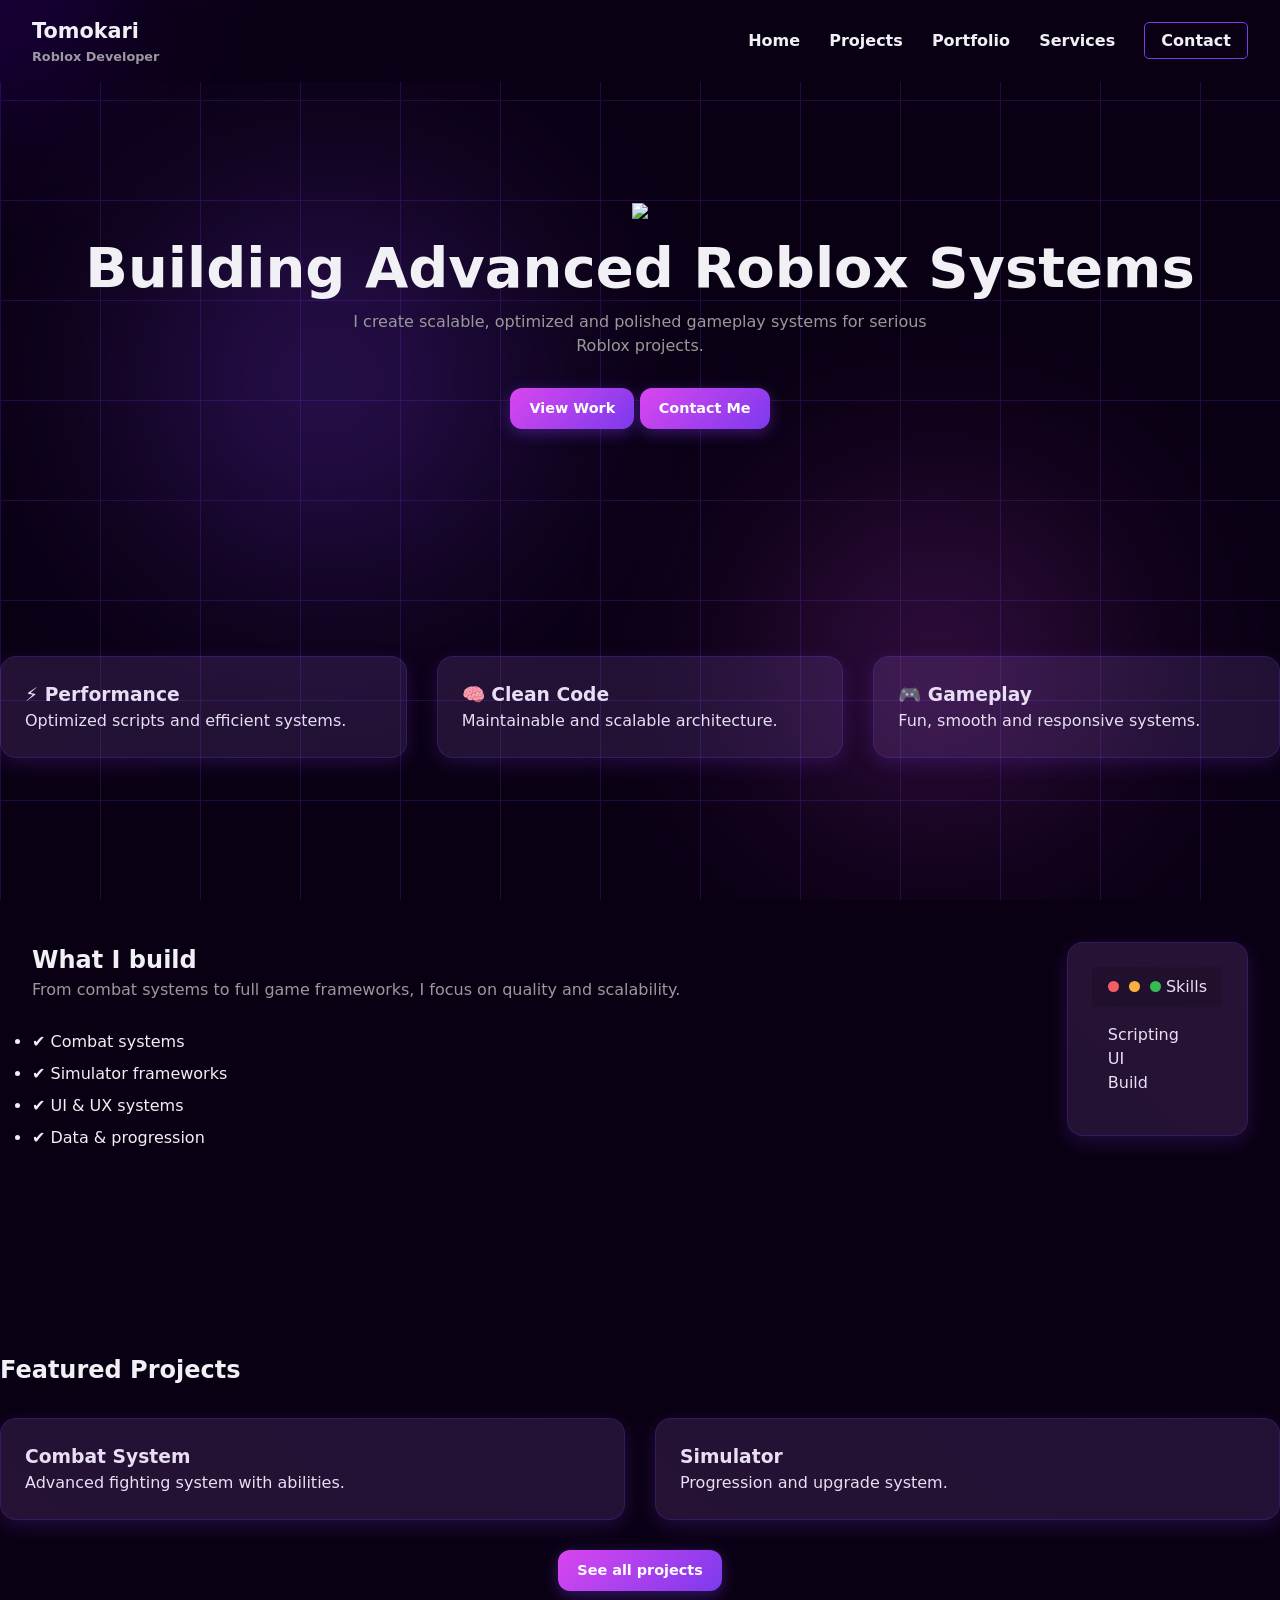
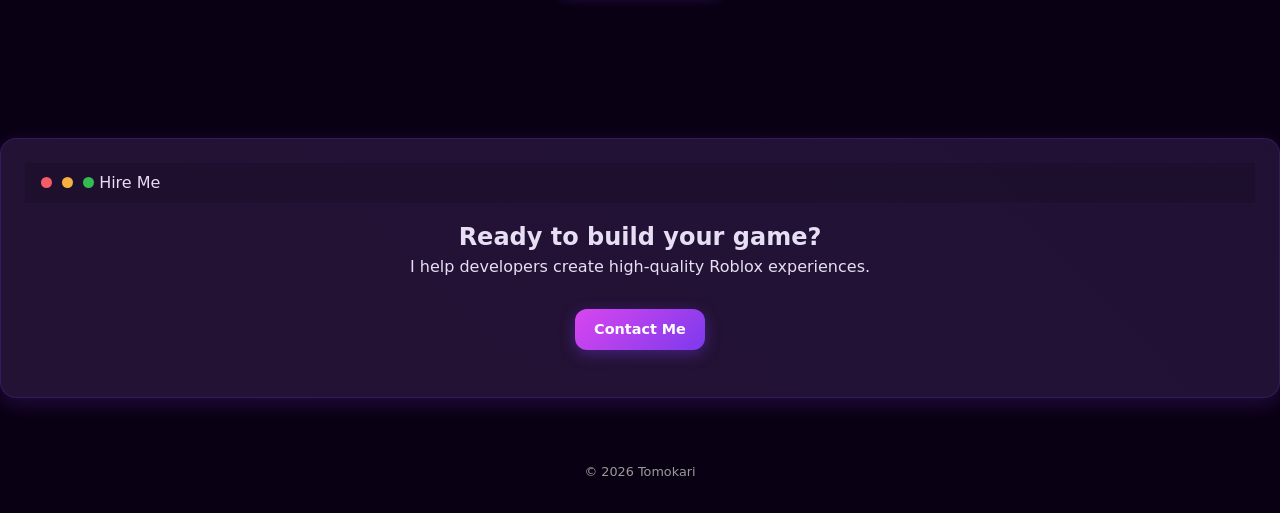
==== index.html @ 9d660bf7 "Rename INDEX.HTML to index.html" ====
<!doctype html>
<html lang="fr">
<head>
<meta charset="UTF-8">
<meta name="viewport" content="width=device-width, initial-scale=1.0">
<title>Tomokari — Roblox Developer</title>
<link rel="stylesheet" href="style.css">
</head>

<body>

<div class="cursor"></div>

<!-- BG -->
<div class="bg">
  <div class="bg__grid"></div>
  <div class="bg__orb bg__orb--a"></div>
  <div class="bg__orb bg__orb--b"></div>
</div>

<!-- NAV -->
<header class="topbar">
<div class="container topbar__inner">

<a class="brand" href="index.html">
<span class="brand__name">Tomokari</span>
<span class="brand__role">Roblox Developer</span>
</a>

<nav class="nav">
<a href="index.html">Home</a>
<a href="projects.html">Projects</a>
<a href="portfolio.html">Portfolio</a>
<a href="services.html">Services</a>
<a class="nav__cta" href="contact.html">Contact</a>
</nav>

</div>
</header>

<main class="container">

<!-- HERO FULL WIDTH -->
<section style="padding:120px 0;text-align:center;" data-reveal>

<div>
  <img src="https://tr.rbxcdn.com/30DAY-AvatarHeadshot-5AAC1B991857DDFECC4F44A1DD3EBA41-Png/150/150/AvatarHeadshot/Webp/noFilter">
</div>

<h1 style="font-size:3.5rem;font-weight:900;">
Building Advanced Roblox Systems
</h1>

<p class="hero__lead" style="max-width:600px;margin:auto;">
I create scalable, optimized and polished gameplay systems for serious Roblox projects.
</p>

<div style="margin-top:30px;">
<a class="btn btn--primary" href="projects.html">View Work</a>
<a class="btn" href="contact.html">Contact Me</a>
</div>

</section>

<!-- FEATURE STRIP (DIFFÉRENT DU RESTE) -->
<section style="margin-top:100px;" class="section">

<div style="display:grid;grid-template-columns:repeat(3,1fr);gap:30px;">

<div class="card">
<h3>⚡ Performance</h3>
<p>Optimized scripts and efficient systems.</p>
</div>

<div class="card">
<h3>🧠 Clean Code</h3>
<p>Maintainable and scalable architecture.</p>
</div>

<div class="card">
<h3>🎮 Gameplay</h3>
<p>Fun, smooth and responsive systems.</p>
</div>

</div>

</section>

<!-- SPLIT SECTION -->
<section style="margin-top:120px;" class="hero">

<div class="hero__left">

<h2 class="h2">What I build</h2>

<p class="hero__lead">
From combat systems to full game frameworks, I focus on quality and scalability.
</p>

<ul style="margin-top:20px;line-height:2;">
<li>✔ Combat systems</li>
<li>✔ Simulator frameworks</li>
<li>✔ UI & UX systems</li>
<li>✔ Data & progression</li>
</ul>

</div>

<div class="hero__right">

<div class="window card">
<div class="window__head">
<div class="dots">
<span class="dot dot--r"></span>
<span class="dot dot--y"></span>
<span class="dot dot--g"></span>
</div>
<div class="window__label">Skills</div>
</div>

<div class="window__body">

<div class="meter">
<div class="meter__k">Scripting</div>
<div class="meter__bar"><span style="--w:90%"></span></div>
</div>

<div class="meter">
<div class="meter__k">UI</div>
<div class="meter__bar"><span style="--w:80%"></span></div>
</div>

<div class="meter">
<div class="meter__k">Build</div>
<div class="meter__bar"><span style="--w:75%"></span></div>
</div>

</div>

</div>

</div>

</section>

<!-- PROJECT PREVIEW (GRID DIFFÉRENT) -->
<section style="margin-top:120px;" class="section">

<h2 class="h2" data-reveal>Featured Projects</h2>

<div style="display:grid;grid-template-columns:1fr 1fr;gap:30px;margin-top:30px;">

<div class="card">
<h3>Combat System</h3>
<p>Advanced fighting system with abilities.</p>
</div>

<div class="card">
<h3>Simulator</h3>
<p>Progression and upgrade system.</p>
</div>

</div>

<div style="margin-top:30px;text-align:center;">
<a class="btn" href="projects.html">See all projects</a>
</div>

</section>

<!-- BIG CTA -->
<section style="margin-top:140px;" class="section">

<div class="window card" style="text-align:center;">

<div class="window__head">
<div class="dots">
<span class="dot dot--r"></span>
<span class="dot dot--y"></span>
<span class="dot dot--g"></span>
</div>
<div class="window__label">Hire Me</div>
</div>

<div class="window__body">

<h2>Ready to build your game?</h2>

<p style="max-width:500px;margin:auto;">
I help developers create high-quality Roblox experiences.
</p>

<div style="margin-top:30px;">
<a class="btn btn--primary" href="contact.html">Contact Me</a>
</div>

</div>

</div>

</section>

</main>

<footer class="footer">
<div>© 2026 Tomokari</div>
</footer>

<script src="script.js"></script>

</body>
</html>
---- style.css ----
/* =============================
   VARIABLES
============================= */
:root {
  --clr-bg: #0a0014;
  --clr-primary: #7c3aed;
  --clr-secondary: #d946ef;
  --clr-text: #f0f0f5;
  --clr-muted: #999;
  --transition: 0.3s ease;
}

/* =============================
   GLOBAL RESET
============================= */
*,
*::before,
*::after {
  margin: 0;
  padding: 0;
  box-sizing: border-box;
}

html {
  font-family: 'Inter', system-ui, Arial, sans-serif;
  scroll-behavior: smooth;
}

body {
  background-color: var(--clr-bg);
  color: var(--clr-text);
  line-height: 1.5;
  min-height: 100vh;
  overflow-x: hidden;
}

/* =============================
   BACKGROUND ANIMATION
============================= */
.bg {
  position: fixed;
  inset: 0;
  z-index: -1;
  overflow: hidden;
}

.bg__grid {
  position: absolute;
  inset: 0;
  background: linear-gradient(var(--clr-primary) 1px, transparent 1px),
              linear-gradient(90deg, var(--clr-primary) 1px, transparent 1px);
  background-size: 100px 100px;
  animation: moveGrid 60s linear infinite;
  opacity: 0.2;
}

@keyframes moveGrid {
  0% { background-position: 0 0, 0 0; }
  100% { background-position: 1000px 1000px, 1000px 1000px; }
}

.bg__orb {
  position: absolute;
  border-radius: 50%;
  filter: blur(120px);
  opacity: 0.5;
  animation: orbPulse 10s ease-in-out infinite alternate;
}

.bg__orb--a {
  width: 400px;
  height: 400px;
  top: 20%;
  left: 10%;
  background: radial-gradient(circle, var(--clr-primary), transparent);
}

.bg__orb--b {
  width: 300px;
  height: 300px;
  bottom: 10%;
  right: 15%;
  background: radial-gradient(circle, var(--clr-secondary), transparent);
}

@keyframes orbPulse {
  0% { transform: scale(1) translateY(0); opacity: 0.4; }
  100% { transform: scale(1.2) translateY(-20px); opacity: 0.6; }
}

.bg__noise {
  position: absolute;
  inset: 0;
  background: url('data:image/svg+xml;base64,...') repeat;
  opacity: 0.03;
}

/* =============================
   TOPBAR
============================= */
.topbar {
  position: sticky;
  top: 0;
  z-index: 10;
  background-color: rgba(10,0,20,0.8);
  backdrop-filter: blur(10px);
}

.topbar__inner {
  display: flex;
  justify-content: space-between;
  align-items: center;
  padding: 1rem 2rem;
}

.brand {
  display: flex;
  flex-direction: column;
  font-weight: 800;
  color: var(--clr-text);
  text-decoration: none;
}

.brand__name {
  font-size: 1.3rem;
}

.brand__role {
  font-size: 0.8rem;
  color: var(--clr-muted);
}

.nav a {
  margin-left: 1.5rem;
  text-decoration: none;
  color: var(--clr-text);
  font-weight: 600;
  transition: color var(--transition);
}

.nav a:hover, .nav__cta {
  color: var(--clr-primary);
}

.nav__cta {
  padding: 0.5rem 1rem;
  border: 1px solid var(--clr-primary);
  border-radius: 5px;
  transition: all var(--transition);
}

.nav__cta:hover {
  background-color: var(--clr-primary);
  color: #fff;
}

/* =============================
   HERO SECTION
============================= */
.hero {
  display: flex;
  justify-content: space-between;
  padding: 4rem 2rem;
  gap: 2rem;
}

.hero__left {
  flex: 1;
}

.pill {
  display: inline-flex;
  align-items: center;
  gap: 0.5rem;
  background: rgba(255,255,255,0.05);
  padding: 0.2rem 0.6rem;
  border-radius: 20px;
  font-size: 0.8rem;
  margin-bottom: 1rem;
}

.pill__dot {
  width: 0.6rem;
  height: 0.6rem;
  border-radius: 50%;
  background: var(--clr-primary);
}

.hero__title {
  font-size: 3rem;
  font-weight: 900;
  margin-bottom: 1rem;
}

.hero__lead {
  margin-bottom: 1.5rem;
  color: var(--clr-muted);
}

.hero__cta .btn {
  margin-right: 1rem;
}

.hero__badges {
  margin-top: 2rem;
}

.hero__badges .badge {
  display: inline-block;
  margin-right: 0.5rem;
  padding: 0.3rem 0.8rem;
  border-radius: 20px;
  background: rgba(124, 58, 237,0.2);
  font-size: 0.8rem;
}

/* =============================
   PROFILE CARD
============================= */
.window {
  background: rgba(255,255,255,0.05);
  border-radius: 12px;
  overflow: hidden;
  margin-bottom: 2rem;
}

.window__head {
  display: flex;
  align-items: center;
  padding: 0.5rem 1rem;
  background: rgba(0,0,0,0.2);
}

.dots span {
  display: inline-block;
  width: 0.7rem;
  height: 0.7rem;
  border-radius: 50%;
  margin-right: 0.3rem;
}

.dot--r { background: #ff5f56; }
.dot--y { background: #ffbd2e; }
.dot--g { background: #27c93f; }

.window__body {
  padding: 1rem;
}

.profile__avatar {
  width: 80px;
  border-radius: 50%;
  margin-bottom: 0.5rem;
}

.profile__meta .profile__name {
  font-weight: 700;
}

.profile__meta .profile__sub {
  font-size: 0.8rem;
  color: var(--clr-muted);
}

.profile__actions .btn {
  margin-right: 0.5rem;
  font-size: 0.8rem;
}

/* =============================
   SKILLS
============================= */
.skills {
  display: grid;
  grid-template-columns: repeat(auto-fit, minmax(200px,1fr));
  gap: 1rem;
  margin-top: 2rem;
}

.skill__bar {
  background: rgba(255,255,255,0.05);
  height: 6px;
  border-radius: 4px;
  overflow: hidden;
  margin: 0.3rem 0;
}

.skill__bar span {
  display: block;
  height: 100%;
  background: var(--clr-primary);
  width: 0;
  animation: skillFill 1s forwards;
}

@keyframes skillFill {
  to { width: var(--w); }
}

/* =============================
   FOOTER
============================= */
.footer {
  padding: 2rem;
  text-align: center;
  font-size: 0.8rem;
  color: var(--clr-muted);
}

.footer__right a {
  margin-left: 1rem;
  color: var(--clr-text);
  text-decoration: none;
}

.footer__right a:hover {
  color: var(--clr-primary);
}

/* =============================
   REVEAL ANIMATIONS
============================= */
[data-reveal] {
  opacity: 0;
  transform: translateY(20px);
  animation: reveal 1s forwards;
  animation-delay: 0.2s;
}

@keyframes reveal {
  to {
    opacity: 1;
    transform: translateY(0);
  }
}

/* =============================
   BOUTONS STYLÉS
============================= */
.btn {
  display: inline-block;
  padding: 0.6rem 1.2rem;
  border-radius: 12px;
  font-weight: 700;
  font-size: 0.9rem;
  text-decoration: none;
  color: #fff;
  background: linear-gradient(135deg, #d946ef, #7c3aed);
  box-shadow: 0 4px 15px rgba(124,58,237,0.4);
  transition: all 0.3s ease;
  position: relative;
  overflow: hidden;
}

.btn::before {
  content: '';
  position: absolute;
  inset: 0;
  background: rgba(255,255,255,0.1);
  opacity: 0;
  transition: all 0.3s ease;
  border-radius: 12px;
}

.btn:hover {
  transform: translateY(-2px) scale(1.05);
  box-shadow: 0 8px 25px rgba(124,58,237,0.6);
}

.btn:hover::before {
  opacity: 1;
}

/* =============================
   CARDS STYLÉES
============================= */
.card {
  background: rgba(255,255,255,0.05);
  border: 1px solid rgba(124,58,237,0.3);
  border-radius: 16px;
  padding: 1.5rem;
  box-shadow: 0 6px 20px rgba(124,58,237,0.2);
  transition: all 0.3s ease;
  position: relative;
  overflow: hidden;
}

.card::before {
  content: '';
  position: absolute;
  top: -50%;
  left: -50%;
  width: 200%;
  height: 200%;
  background: linear-gradient(45deg, #d946ef, #7c3aed, #d946ef, #7c3aed);
  background-size: 400% 400%;
  animation: gradientMove 6s linear infinite;
  opacity: 0.1;
}

@keyframes gradientMove {
  0% { background-position: 0 0; }
  50% { background-position: 100% 100%; }
  100% { background-position: 0 0; }
}

.card:hover {
  transform: translateY(-5px) scale(1.02);
  box-shadow: 0 10px 30px rgba(124,58,237,0.4);
}

/* =============================
   BADGES STYLÉS
============================= */
.badge {
  background: linear-gradient(135deg, #d946ef, #7c3aed);
  padding: 0.4rem 1rem;
  border-radius: 20px;
  font-weight: 700;
  font-size: 0.8rem;
  color: #fff;
  box-shadow: 0 4px 12px rgba(124,58,237,0.4);
  transition: transform 0.3s ease, box-shadow 0.3s ease;
}

.badge:hover {
  transform: scale(1.1) rotate(-3deg);
  box-shadow: 0 6px 20px rgba(124,58,237,0.6);
}

/* Curseur lumière géante et floue */
.cursor {
  position: fixed;
  top: 0;
  left: 0;
  width: 200px;       /* énorme */
  height: 200px;      /* carré pour commencer */
  background: rgba(89, 0, 255, 0.234); /* très discret */
  border-radius: 50%;  /* cercle */
  pointer-events: none;
  transform: translate(-50%, -50%);
  z-index: 9999;
  filter: blur(80px);  /* flou diffus */
  mix-blend-mode: screen; /* effet lumière */
  transition: width 0.3s ease, height 0.3s ease, background 0.3s ease;
}

/* Hover sur boutons / cards / badges */
.btn:hover ~ .cursor,
.card:hover ~ .cursor,
.badge:hover ~ .cursor {
  width: 250px;
  height: 250px;
  background: rgba(124, 58, 237, 0.25); /* plus lumineux au hover */
}


/* =============================
   THEME DARK/LIGHT
============================= */
:root {
  --clr-bg: #0a0014;
  --clr-text: #f0f0f5;
  --clr-muted: #999;
  --clr-primary: #7c3aed;
  --clr-secondary: #d946ef;
}

[data-theme="light"] {
  --clr-bg: #f9f9f9;
  --clr-text: #111;
  --clr-muted: #666;
  --clr-primary: #7c3aed; /* tu peux changer la couleur principale si tu veux */
  --clr-secondary: #d946ef;
}

body {
  background-color: var(--clr-bg);
  color: var(--clr-text);
}

/* =============================
   CHIP BUTTONS FR / THEME
============================= */
.chip {
  display: inline-flex;
  align-items: center;      /* centre verticalement texte + icône */
  justify-content: center;  /* centre horizontalement si nécessaire */
  gap: 0.5rem;
  padding: 0.35rem 0.9rem;  /* ajuste le padding pour aligner mieux le texte */
  border-radius: 999px;     /* pill shape */
  font-weight: 600;
  font-size: 0.85rem;
  line-height: 1;           /* important pour que le texte soit centré */
  cursor: pointer;
  border: 1px solid rgba(124, 58, 237, 0.5);
  background: rgba(124, 58, 237, 0.05);
  color: var(--clr-text);
  transition: all 0.3s ease;
  position: relative;
  overflow: hidden;
}

.chip::before {
  content: '';
  position: absolute;
  inset: 0;
  border-radius: 999px;
  background: rgba(124, 58, 237, 0.2);
  opacity: 0;
  transition: opacity 0.3s ease;
}

.chip:hover {
  background: rgba(124, 58, 237, 0.15);
  box-shadow: 0 0 12px rgba(124, 58, 237, 0.5);
}

.chip:hover::before {
  opacity: 1;
}

/* Icon inside chip */
.chip__icon {
  display: flex;
  align-items: center;
  justify-content: center;
  font-size: 0.9rem;
  line-height: 1;           /* s'assure que l'icône est alignée avec le texte */
  transition: transform 0.3s ease;
}

.chip:hover .chip__icon {
  transform: rotate(20deg) scale(1.1);
}

/* Text inside chip */
.chip__text {
  display: inline-block;
  line-height: 1;           /* s'assure que le texte est aligné avec l'icône */
  transition: color 0.3s ease;
}

.chip:hover .chip__text {
  color: var(--clr-primary);
}

.sliderWrap {
margin-top:40px;
}

.sliderTrack {
display:flex;
gap:20px;
overflow-x:auto;
padding:20px;
scroll-snap-type:x mandatory;
}

.projectCard {
min-width:320px;
background:rgba(255,255,255,0.05);
border:1px solid rgba(124,58,237,0.3);
border-radius:16px;
overflow:hidden;
cursor:pointer;
transition:0.3s;
scroll-snap-align:center;
}

.projectCard img {
width:100%;
height:180px;
object-fit:cover;
}

.projectCard:hover {
transform:translateY(-5px) scale(1.03);
box-shadow:0 0 30px rgba(124,58,237,0.4);
}

.projectInfo {
padding:12px;
}

/* PANEL (STYLE CARD TON SITE) */
.projectPanel {
margin-top:80px;
opacity:0;
transform:translateY(40px);
transition:0.4s;
}

.projectPanel.active {
opacity:1;
transform:translateY(0);
}

.panelImg {
width:100%;
max-height:280px;
object-fit:cover;
border-radius:12px;
margin:20px 0;
}

.panelGrid {
display:grid;
grid-template-columns:repeat(3,1fr);
gap:15px;
margin:20px 0;
}

.miniCard {
background:rgba(255,255,255,0.05);
padding:15px;
border-radius:12px;
border:1px solid rgba(124,58,237,0.2);
}


.portfolioGrid {
display:grid;
grid-template-columns:repeat(3,1fr);
gap:20px;
margin-top:40px;
}

.portfolioCard {
cursor:pointer;
transition:0.3s;
text-align:center;
}

.portfolioCard:hover {
transform:translateY(-5px);
box-shadow:0 0 30px rgba(124,58,237,0.4);
}

/* GALLERY */
.gallery {
margin-top:80px;
}

.galleryGrid {
display:grid;
grid-template-columns:repeat(3,1fr);
gap:15px;
margin-top:20px;
}

.galleryGrid img {
width:100%;
border-radius:12px;
transition:0.3s;
}

.galleryGrid img:hover {
transform:scale(1.05);
}

.contactGrid {
display:grid;
grid-template-columns:repeat(2,1fr);
gap:20px;
margin-top:40px;
}

.pricing {
display:grid;
grid-template-columns:repeat(3,1fr);
gap:20px;
margin-top:80px;
}

.priceCard {
text-align:center;
transition:0.3s;
}

.priceCard:hover {
transform:translateY(-5px);
box-shadow:0 0 30px rgba(124,58,237,0.4);
}

@media (max-width: 900px) {

/* NAV */
.nav {
display:none;
}

/* HERO */
.hero {
flex-direction:column;
padding:2rem 1rem;
}

/* GRIDS */
.skills,
.portfolioGrid,
.pricing,
.contactGrid {
grid-template-columns:1fr;
}

/* TITRES */
.hero__title {
font-size:2rem;
text-align:center;
}

/* CARDS */
.card {
padding:1rem;
}

/* SLIDER */
.sliderTrack {
padding:10px;
gap:10px;
}

.projectCard {
min-width:260px;
}

}

/* VERY SMALL PHONE */
@media (max-width: 480px) {

.hero__title {
font-size:1.6rem;
}

.btn {
width:100%;
text-align:center;
}

}

@media (max-width: 900px) {
.nav {
display:flex;
flex-direction:column;
gap:10px;
background:rgba(0,0,0,0.8);
padding:10px;
border-radius:10px;
}
}
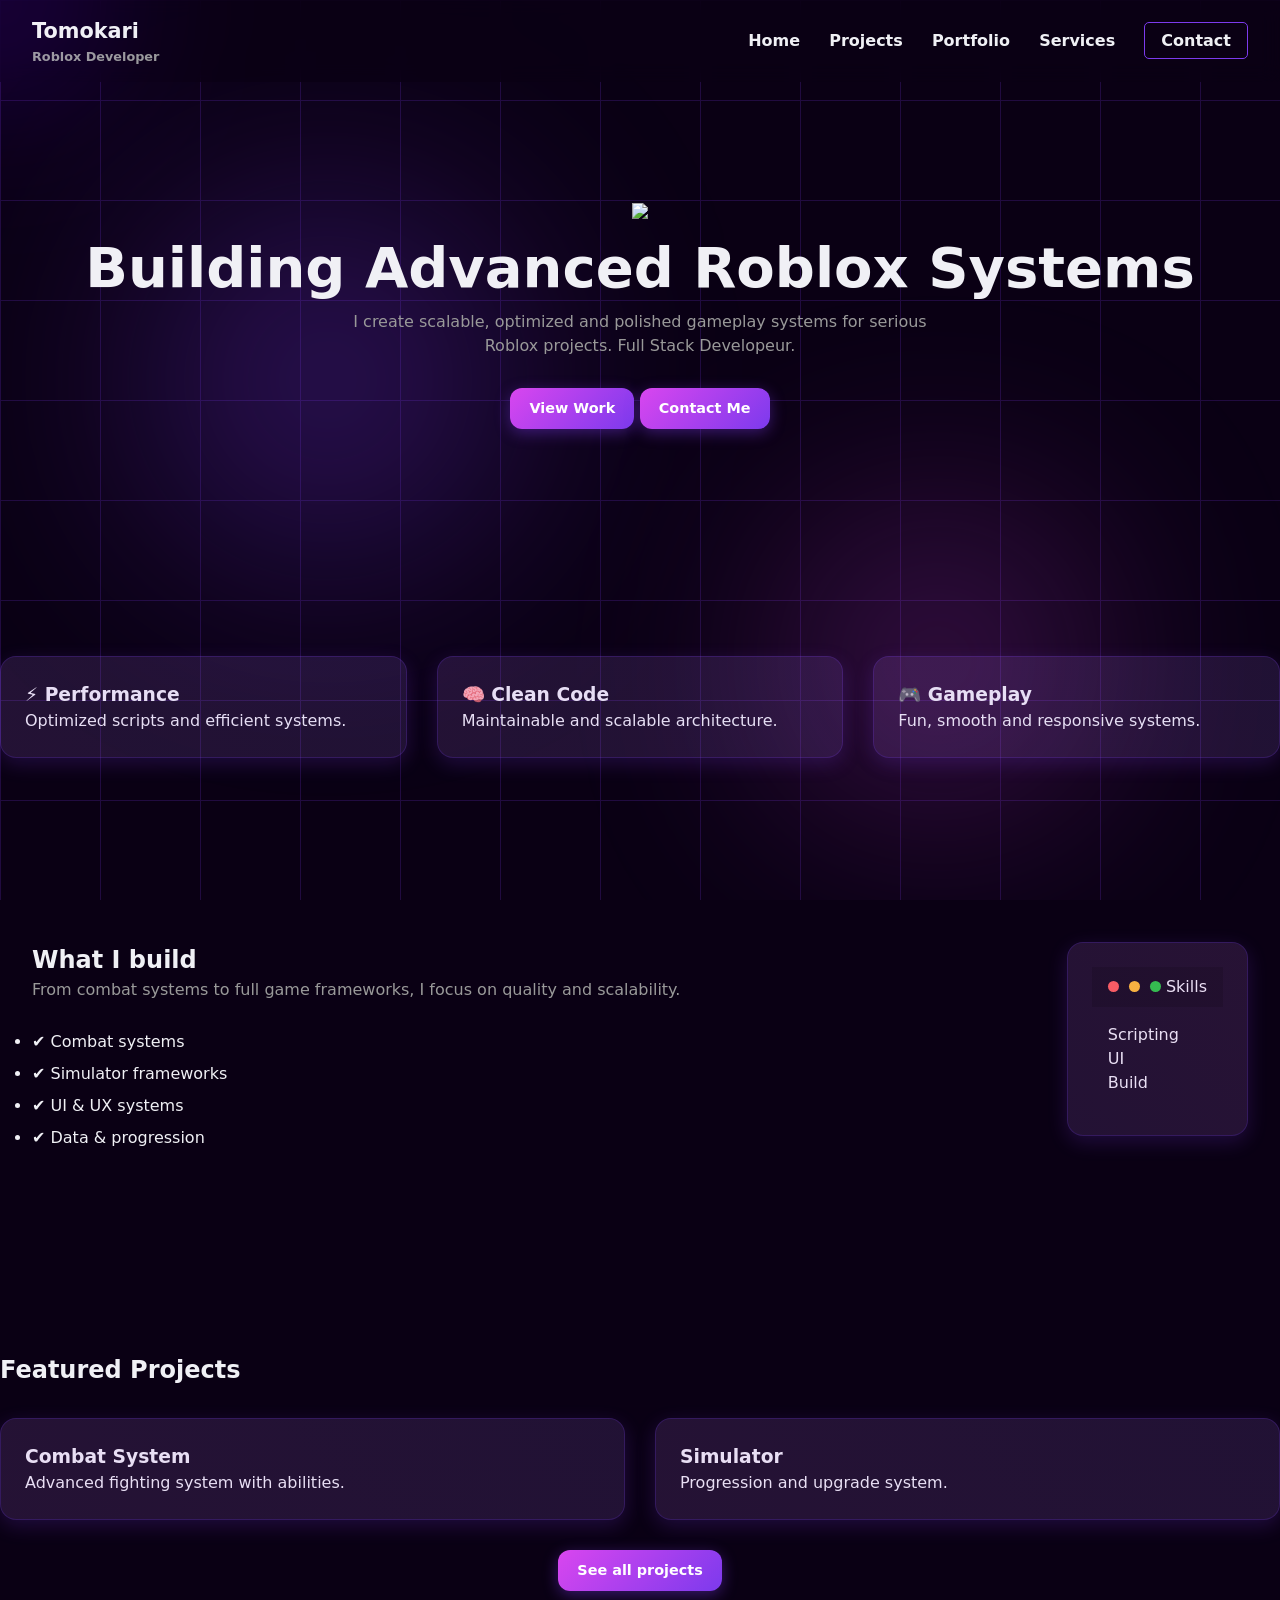
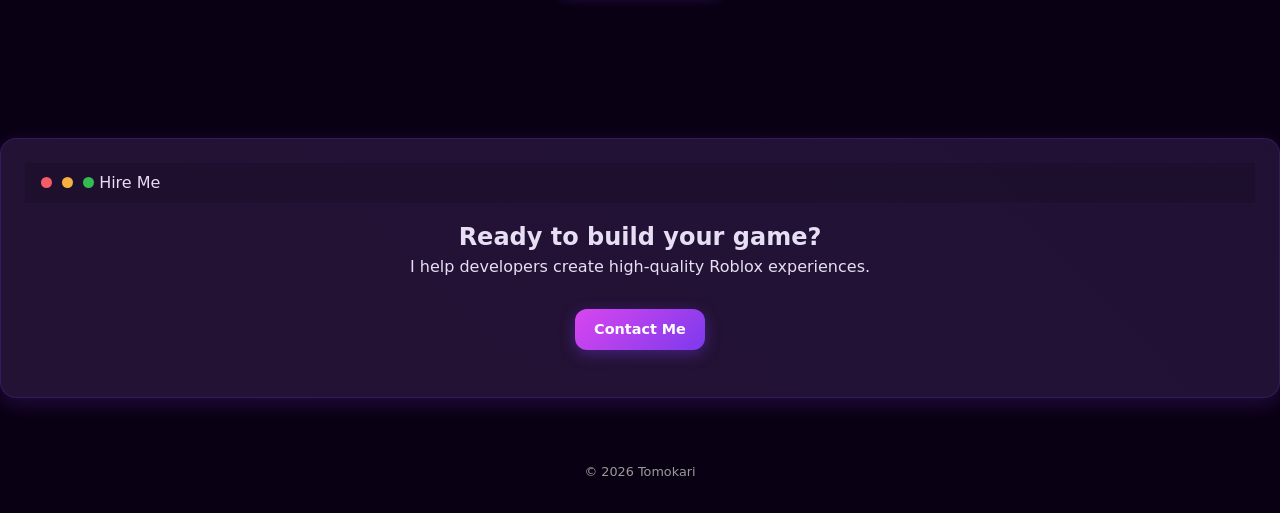
==== commit b9e803a5: "Update index.html" ====
--- a/index.html
+++ b/index.html
@@ -52,7 +52,7 @@
 </h1>
 
 <p class="hero__lead" style="max-width:600px;margin:auto;">
-I create scalable, optimized and polished gameplay systems for serious Roblox projects.
+I create scalable, optimized and polished gameplay systems for serious Roblox projects. Full Stack Developeur. 
 </p>
 
 <div style="margin-top:30px;">
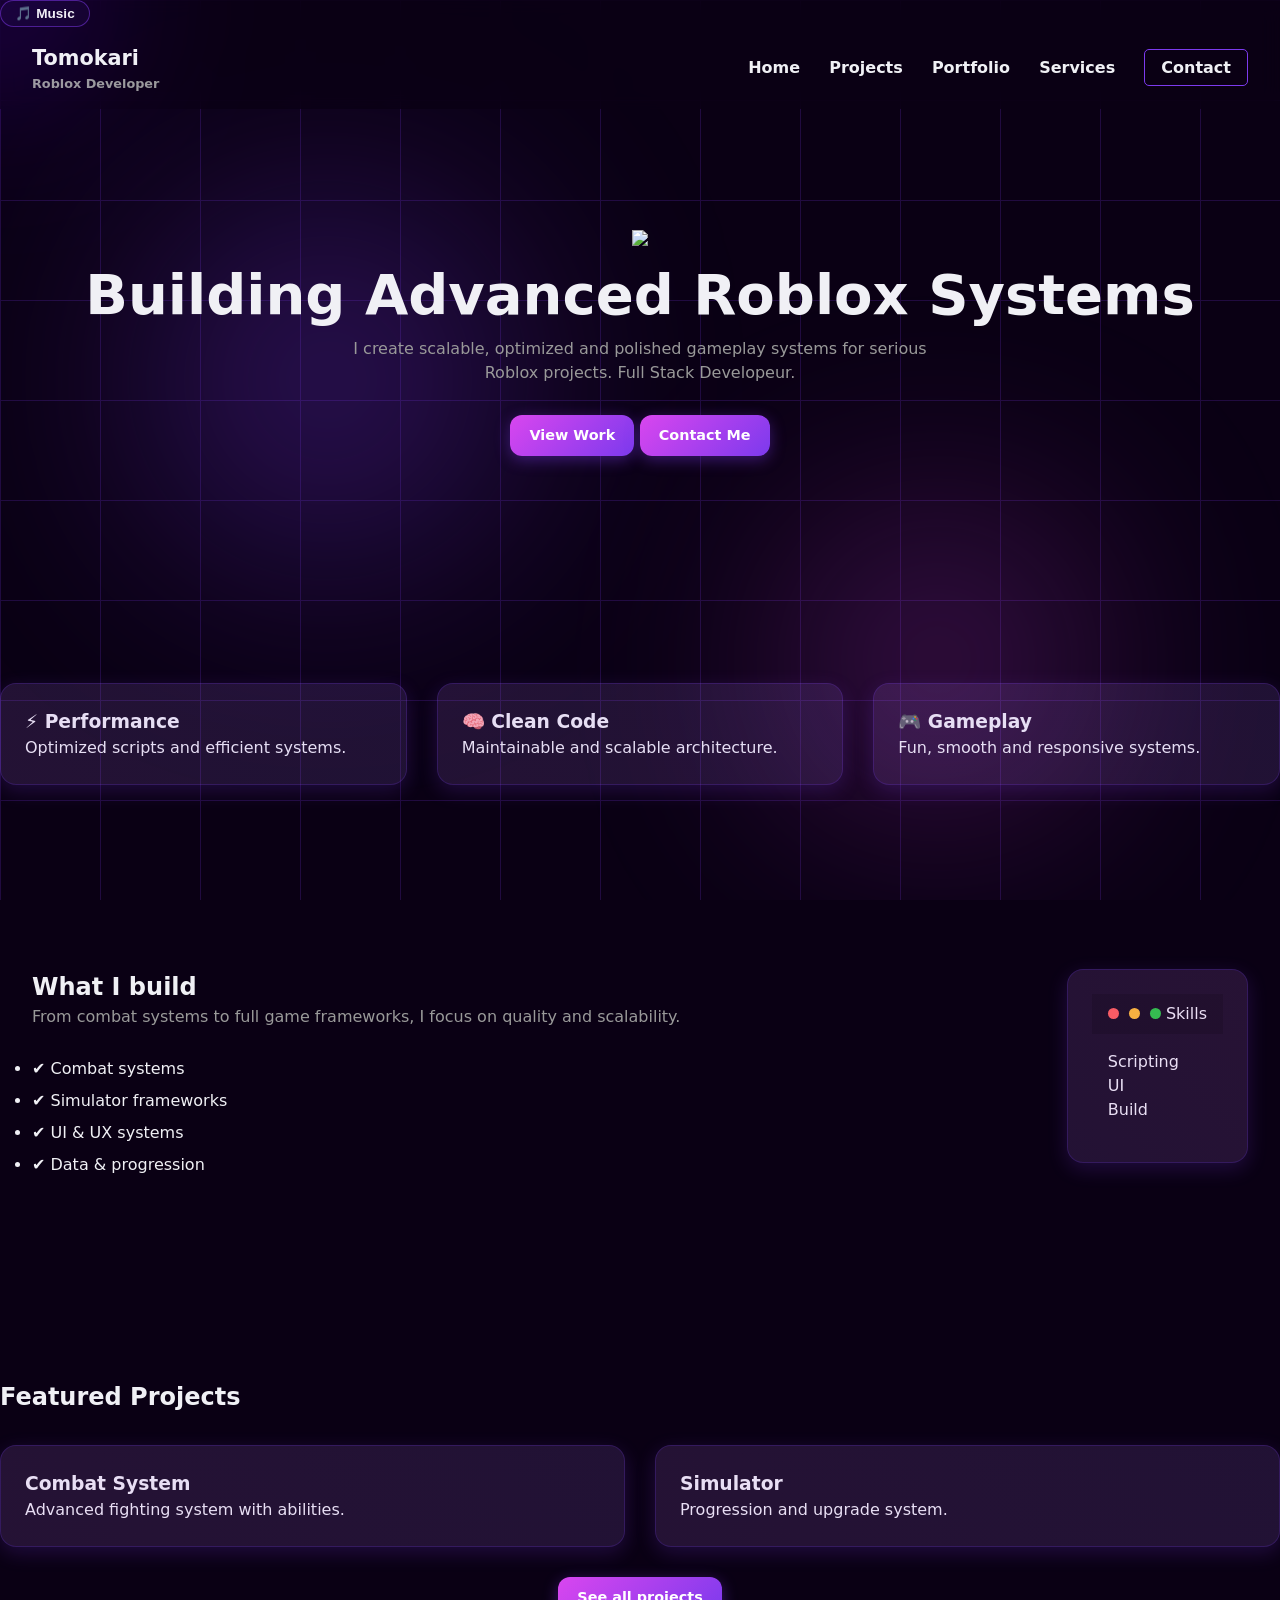
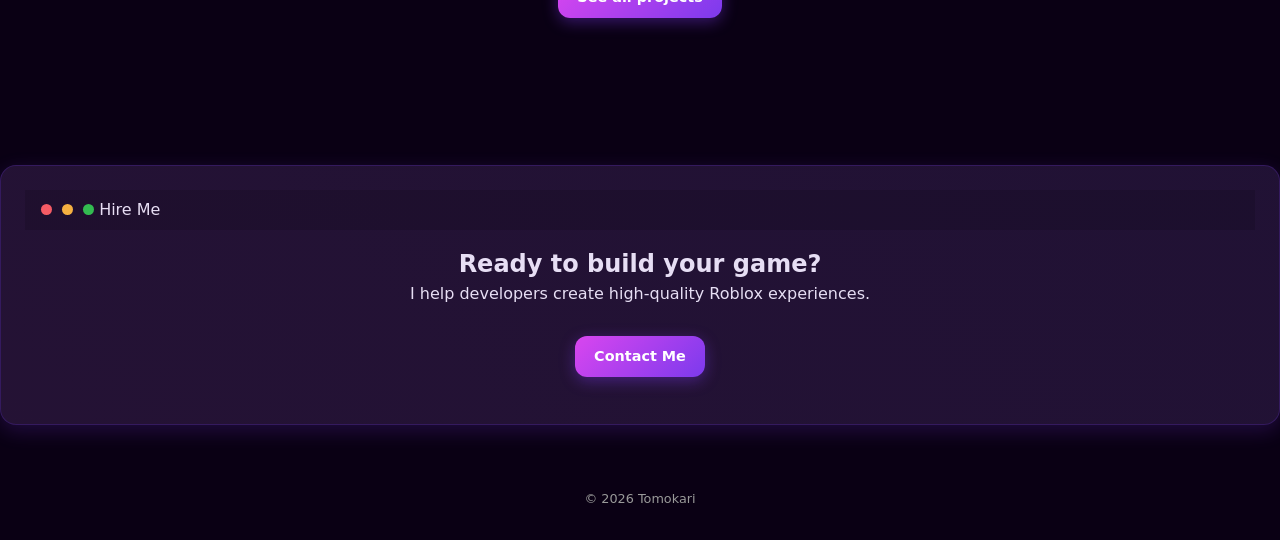
==== commit 9704a260: "Update index.html" ====
--- a/index.html
+++ b/index.html
@@ -20,6 +20,15 @@
 
 <!-- NAV -->
 <header class="topbar">
+
+<button id="musicBtn" class="chip">
+🎵 Music
+</button>
+
+<audio id="bgMusic" loop>
+<source src="music.mp3" type="audio/mpeg">
+</audio>
+
 <div class="container topbar__inner">
 
 <a class="brand" href="index.html">
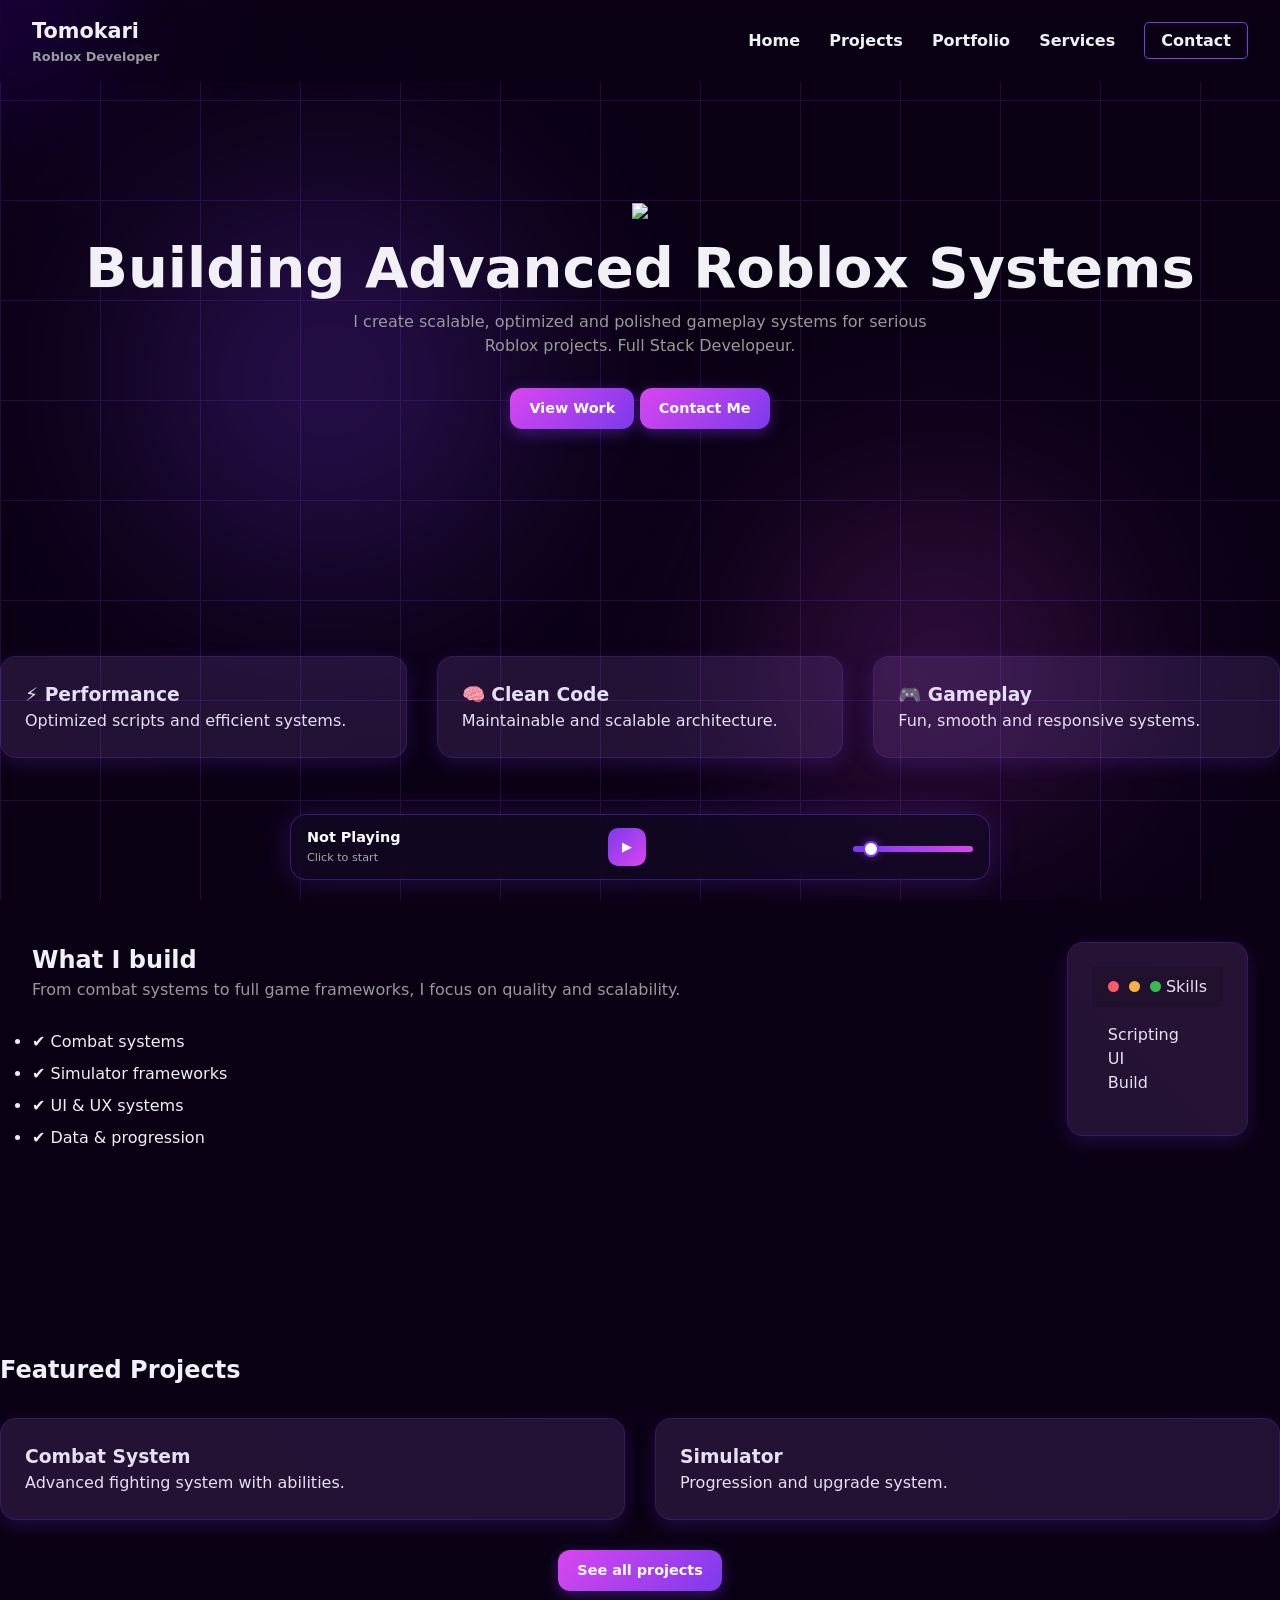
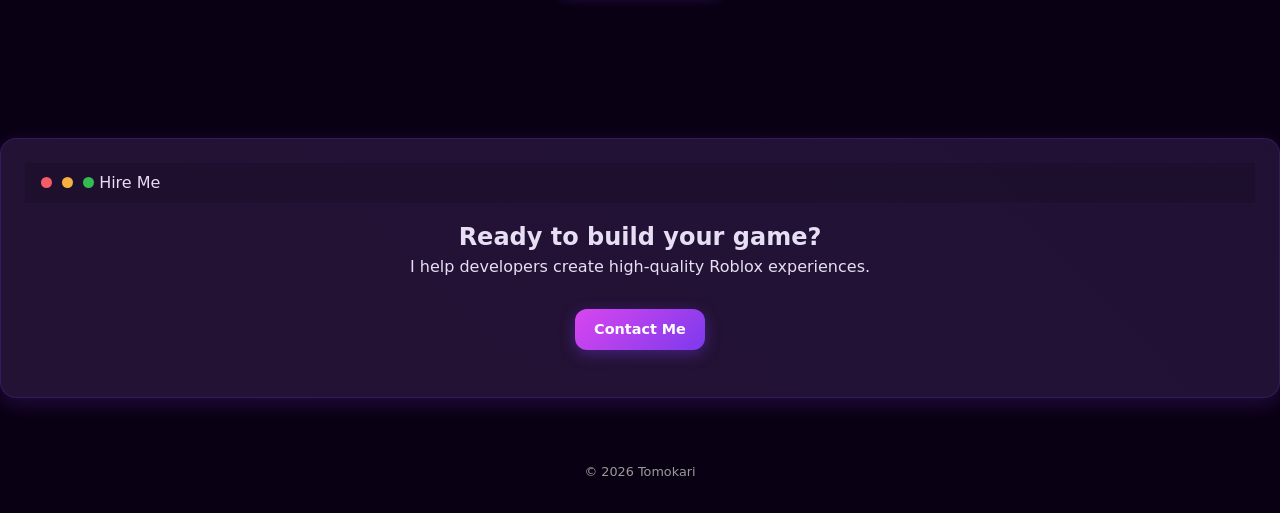
==== commit 8d80aac2: "Add files via upload" ====
--- a/index.html
+++ b/index.html
@@ -21,14 +21,6 @@
 <!-- NAV -->
 <header class="topbar">
 
-<button id="musicBtn" class="chip">
-🎵 Music
-</button>
-
-<audio id="bgMusic" loop>
-<source src="music.mp3" type="audio/mpeg">
-</audio>
-
 <div class="container topbar__inner">
 
 <a class="brand" href="index.html">
@@ -44,6 +36,7 @@
 <a class="nav__cta" href="contact.html">Contact</a>
 </nav>
 
+
 </div>
 </header>
 
@@ -215,7 +208,31 @@
 <div>© 2026 Tomokari</div>
 </footer>
 
+</div>
+
+<!-- AUDIO GLOBAL -->
+<audio id="music" loop>
+  <source src="music.mp3" type="audio/mpeg">
+</audio>
+
+<!-- SPOTIFY PLAYER -->
+<div class="music-player" id="musicPlayer">
+
+  <div class="music-left">
+    <div class="music-title">Not Playing</div>
+    <div class="music-status">Click to start</div>
+  </div>
+
+  <div class="music-controls">
+    <button id="musicToggle">▶</button>
+  </div>
+
+  <div class="music-right">
+    <input id="volumeSlider" type="range" min="0" max="1" step="0.01" value="0.1" class="slider">
+  </div>
+
+</div>
+
 <script src="script.js"></script>
-
 </body>
-</html>
+</html>
--- a/style.css
+++ b/style.css
@@ -750,4 +750,116 @@
 padding:10px;
 border-radius:10px;
 }
+}
+
+.music-player{
+  position: fixed;
+  bottom: 20px;
+  left: 50%;
+  transform: translateX(-50%);
+  width: 90%;
+  max-width: 700px;
+
+  display: flex;
+  justify-content: space-between;
+  align-items: center;
+
+  padding: 12px 16px;
+  border-radius: 16px;
+
+  background: rgba(20, 10, 40, 0.6);
+  backdrop-filter: blur(12px);
+
+  border: 1px solid rgba(124,58,237,0.4);
+
+  box-shadow: 0 0 30px rgba(124,58,237,0.25);
+  z-index: 9999;
+}
+
+.music-left{
+  display: flex;
+  flex-direction: column;
+  gap: 2px;
+}
+
+.music-title{
+  font-weight: 700;
+  font-size: 0.9rem;
+  color: white;
+}
+
+.music-status{
+  font-size: 0.7rem;
+  color: #aaa;
+}
+
+.music-controls button{
+  width: 38px;
+  height: 38px;
+  border-radius: 10px;
+  border: none;
+
+  background: linear-gradient(135deg,#7c3aed,#d946ef);
+  color: white;
+  cursor: pointer;
+
+  transition: 0.2s;
+}
+
+.music-controls button:hover{
+  transform: scale(1.1);
+}
+
+.music-right input{
+  width: 120px;
+}
+
+/* ===== SLIDER MODERNE ===== */
+.slider {
+  -webkit-appearance: none;
+  width: 130px;
+  height: 6px;
+  border-radius: 999px;
+  background: rgba(255,255,255,0.08);
+  outline: none;
+  cursor: pointer;
+}
+
+/* track */
+.slider::-webkit-slider-runnable-track {
+  height: 6px;
+  border-radius: 999px;
+  background: linear-gradient(90deg, #7c3aed, #d946ef);
+}
+
+/* ===== THUMB CORRIGÉ ===== */
+.slider::-webkit-slider-thumb {
+  -webkit-appearance: none;
+
+  width: 16px;
+  height: 16px;
+  border-radius: 50%;
+
+  background: white;
+  border: 2px solid #7c3aed;
+
+  box-shadow: 0 0 10px rgba(124,58,237,0.6);
+
+  /* 🔥 FIX IMPORTANT CENTRAGE */
+  margin-top: -5px; /* <-- clé du problème */
+
+  transition: transform 0.2s ease;
+}
+
+.slider::-webkit-slider-thumb:hover {
+  transform: scale(1.2);
+}
+
+/* Firefox fix */
+.slider::-moz-range-thumb {
+  width: 16px;
+  height: 16px;
+  border-radius: 50%;
+  background: white;
+  border: 2px solid #7c3aed;
 }
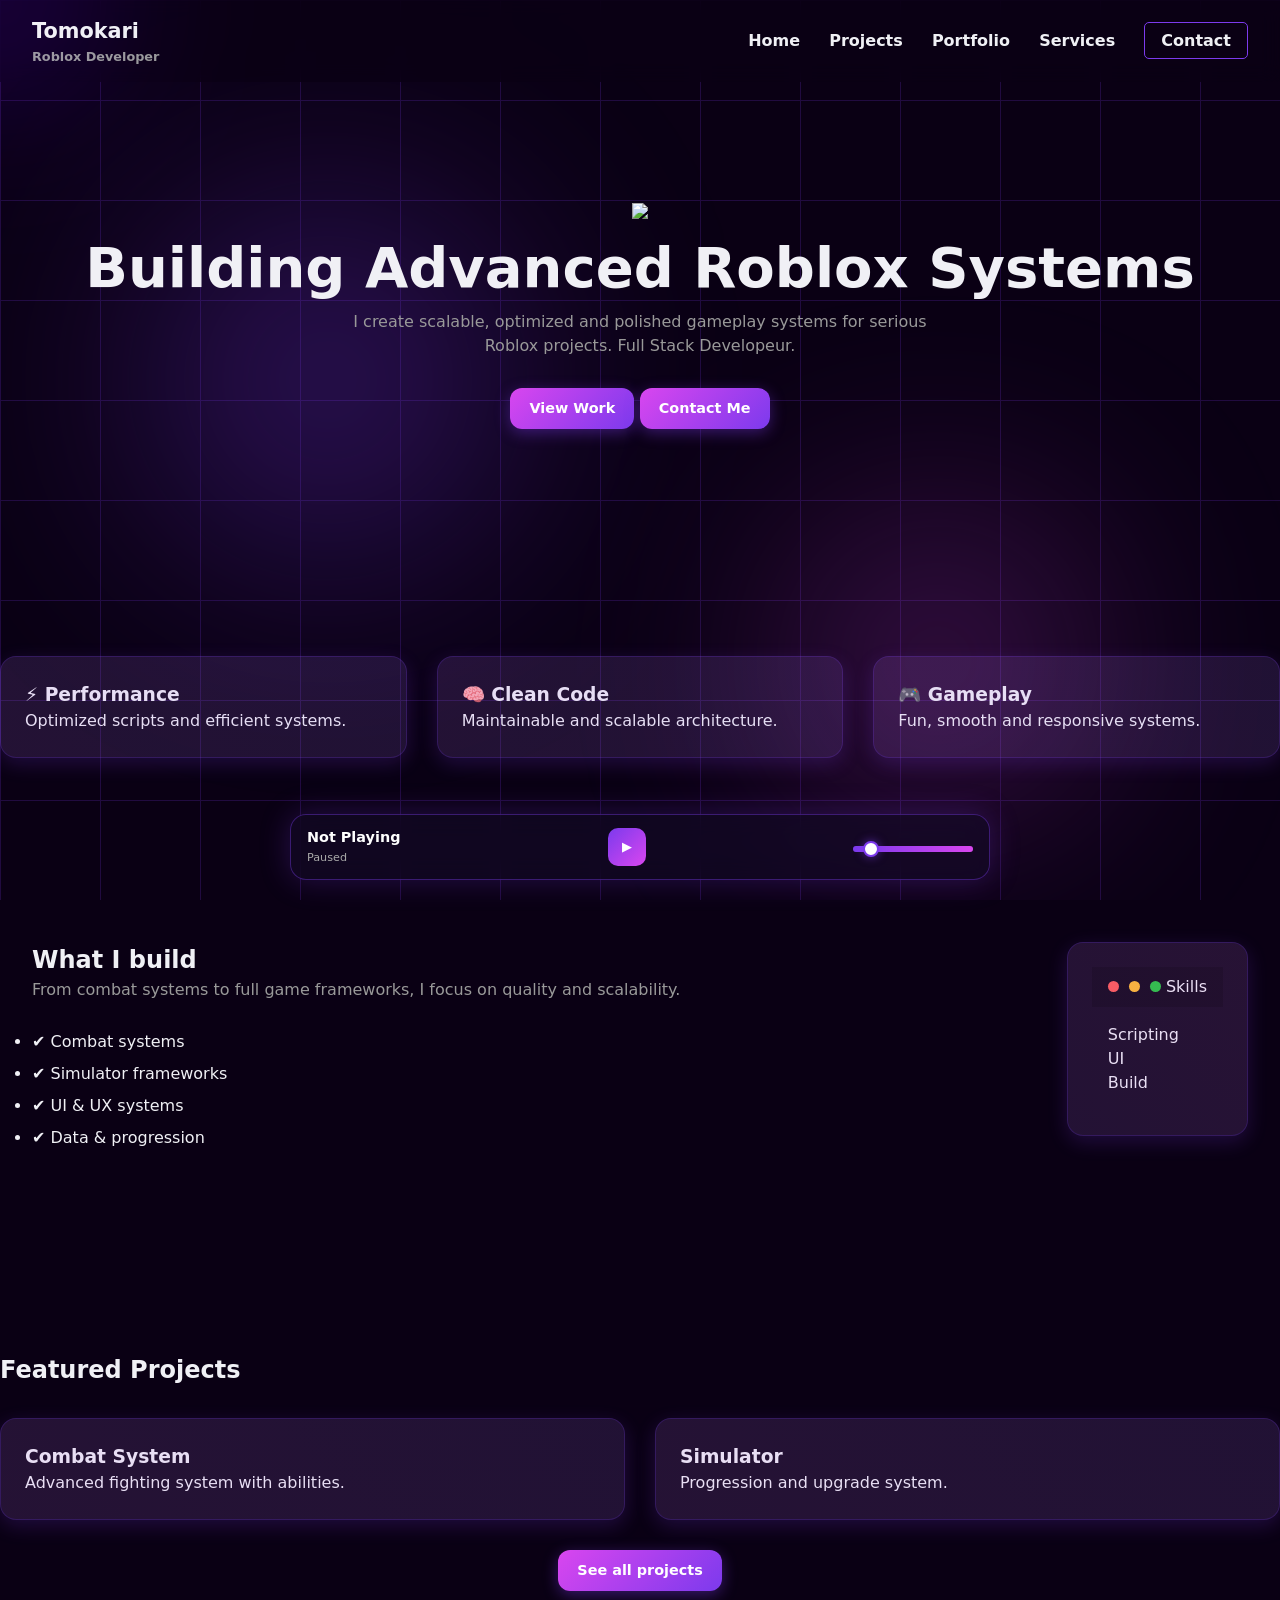
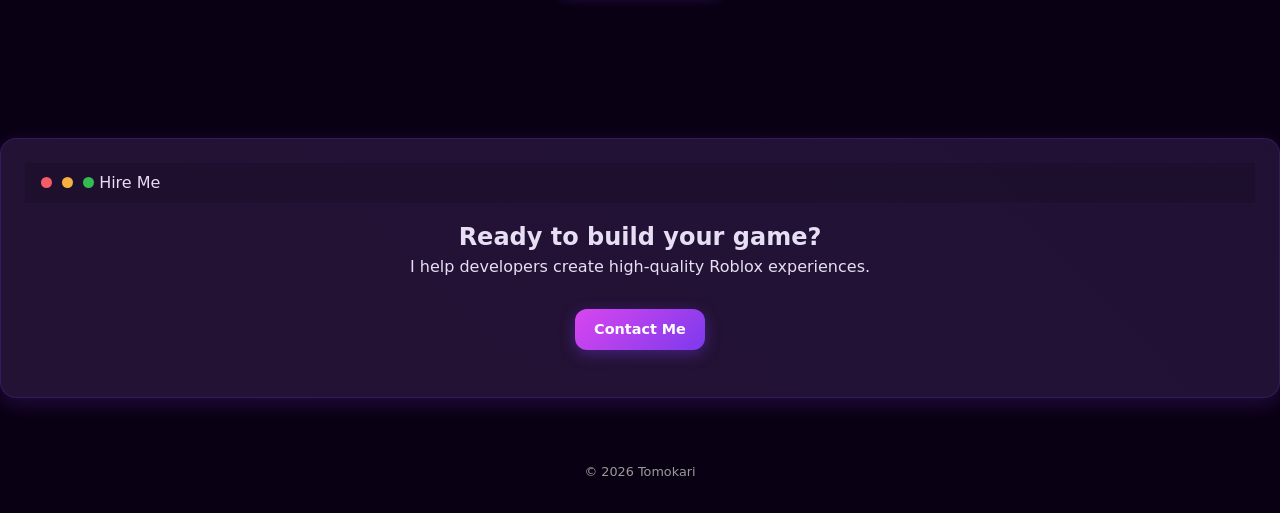
==== commit c6d5afdb: "Update index.html" ====
--- a/index.html
+++ b/index.html
@@ -4,6 +4,7 @@
 <meta charset="UTF-8">
 <meta name="viewport" content="width=device-width, initial-scale=1.0">
 <title>Tomokari — Roblox Developer</title>
+<link rel="icon" type="image/png" href="https://i.imgur.com/jeTFQPV.png">
 <link rel="stylesheet" href="style.css">
 </head>
 
@@ -235,4 +236,4 @@
 
 <script src="script.js"></script>
 </body>
-</html>+</html>
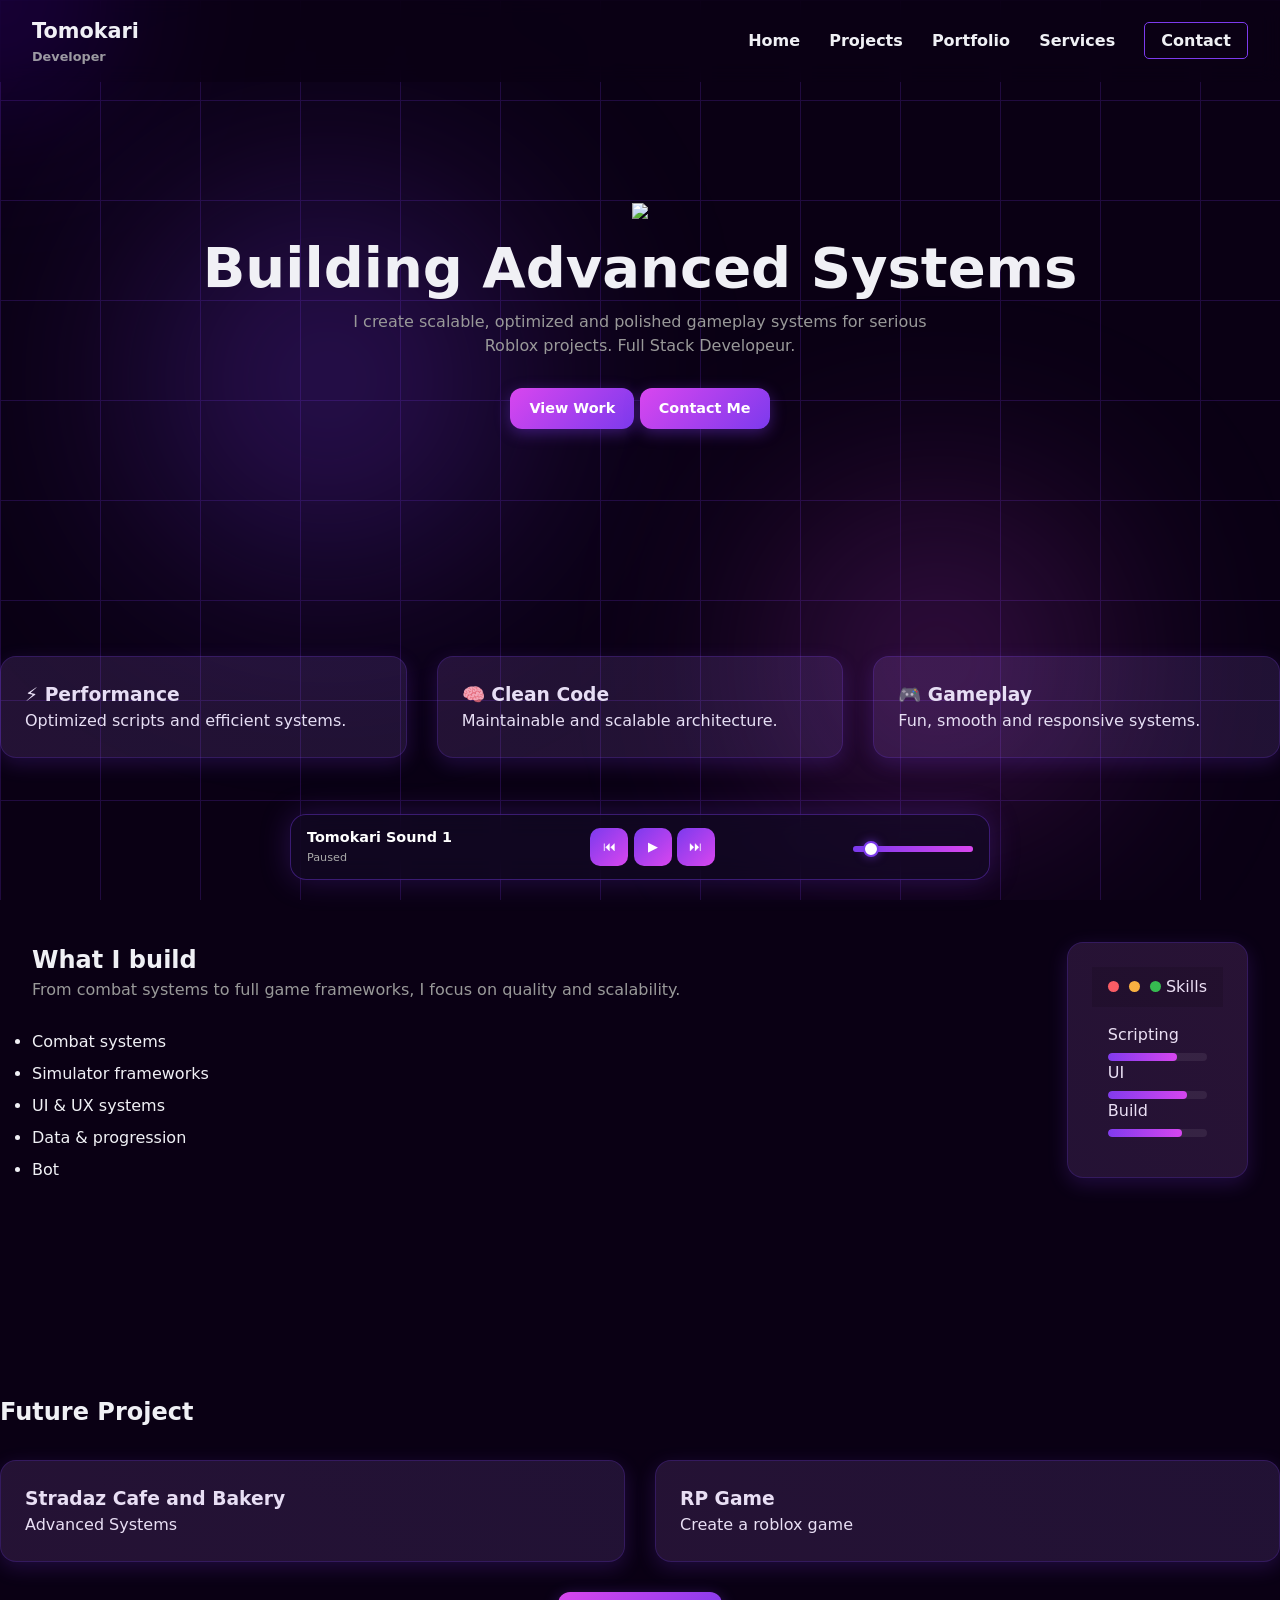
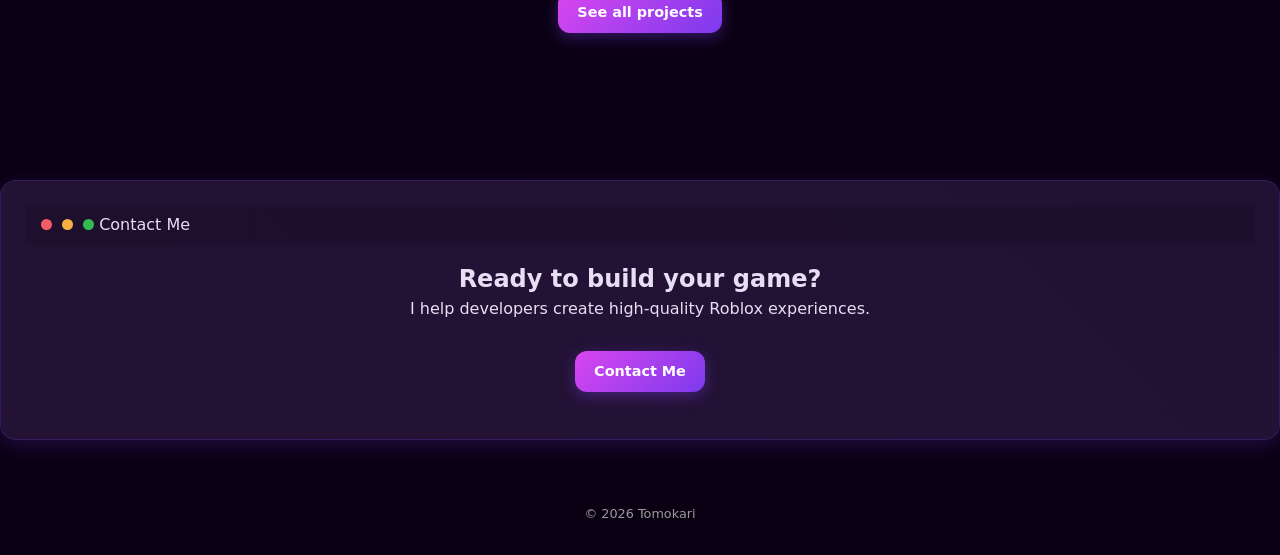
==== commit 782f3234: "Add files via upload" ====
--- a/index.html
+++ b/index.html
@@ -3,7 +3,7 @@
 <head>
 <meta charset="UTF-8">
 <meta name="viewport" content="width=device-width, initial-scale=1.0">
-<title>Tomokari — Roblox Developer</title>
+<title>Tomokari — Developer</title>
 <link rel="icon" type="image/png" href="https://i.imgur.com/jeTFQPV.png">
 <link rel="stylesheet" href="style.css">
 </head>
@@ -26,7 +26,7 @@
 
 <a class="brand" href="index.html">
 <span class="brand__name">Tomokari</span>
-<span class="brand__role">Roblox Developer</span>
+<span class="brand__role">Developer</span>
 </a>
 
 <nav class="nav">
@@ -51,7 +51,7 @@
 </div>
 
 <h1 style="font-size:3.5rem;font-weight:900;">
-Building Advanced Roblox Systems
+Building Advanced Systems
 </h1>
 
 <p class="hero__lead" style="max-width:600px;margin:auto;">
@@ -101,10 +101,11 @@
 </p>
 
 <ul style="margin-top:20px;line-height:2;">
-<li>✔ Combat systems</li>
-<li>✔ Simulator frameworks</li>
-<li>✔ UI & UX systems</li>
-<li>✔ Data & progression</li>
+<li>Combat systems</li>
+<li>Simulator frameworks</li>
+<li>UI & UX systems</li>
+<li>Data & progression</li>
+<li>Bot</li>
 </ul>
 
 </div>
@@ -125,7 +126,7 @@
 
 <div class="meter">
 <div class="meter__k">Scripting</div>
-<div class="meter__bar"><span style="--w:90%"></span></div>
+<div class="meter__bar"><span style="--w:70%"></span></div>
 </div>
 
 <div class="meter">
@@ -149,18 +150,18 @@
 <!-- PROJECT PREVIEW (GRID DIFFÉRENT) -->
 <section style="margin-top:120px;" class="section">
 
-<h2 class="h2" data-reveal>Featured Projects</h2>
+<h2 class="h2" data-reveal>Future Project</h2>
 
 <div style="display:grid;grid-template-columns:1fr 1fr;gap:30px;margin-top:30px;">
 
 <div class="card">
-<h3>Combat System</h3>
-<p>Advanced fighting system with abilities.</p>
-</div>
-
-<div class="card">
-<h3>Simulator</h3>
-<p>Progression and upgrade system.</p>
+<h3>Stradaz Cafe and Bakery</h3>
+<p>Advanced Systems</p>
+</div>
+
+<div class="card">
+<h3>RP Game</h3>
+<p>Create a roblox game</p>
 </div>
 
 </div>
@@ -182,7 +183,7 @@
 <span class="dot dot--y"></span>
 <span class="dot dot--g"></span>
 </div>
-<div class="window__label">Hire Me</div>
+<div class="window__label">Contact Me</div>
 </div>
 
 <div class="window__body">
@@ -225,8 +226,14 @@
   </div>
 
   <div class="music-controls">
-    <button id="musicToggle">▶</button>
-  </div>
+
+  <button id="prevBtn">⏮</button>
+
+  <button id="musicToggle">▶</button>
+
+  <button id="nextBtn">⏭</button>
+
+</div>
 
   <div class="music-right">
     <input id="volumeSlider" type="range" min="0" max="1" step="0.01" value="0.1" class="slider">
--- a/style.css
+++ b/style.css
@@ -151,7 +151,7 @@
 
 .nav__cta:hover {
   background-color: var(--clr-primary);
-  color: #fff;
+  color: #000000;
 }
 
 /* =============================
@@ -862,4 +862,21 @@
   border-radius: 50%;
   background: white;
   border: 2px solid #7c3aed;
+}
+
+.meter__bar {
+  width: 100%;
+  height: 8px;
+  background: rgba(255,255,255,0.08);
+  border-radius: 999px;
+  overflow: hidden;
+  margin-top: 6px;
+}
+
+.meter__bar span {
+  display: block;
+  height: 100%;
+  width: var(--w);
+  background: linear-gradient(90deg, #7c3aed, #d946ef);
+  border-radius: 999px;
 }
